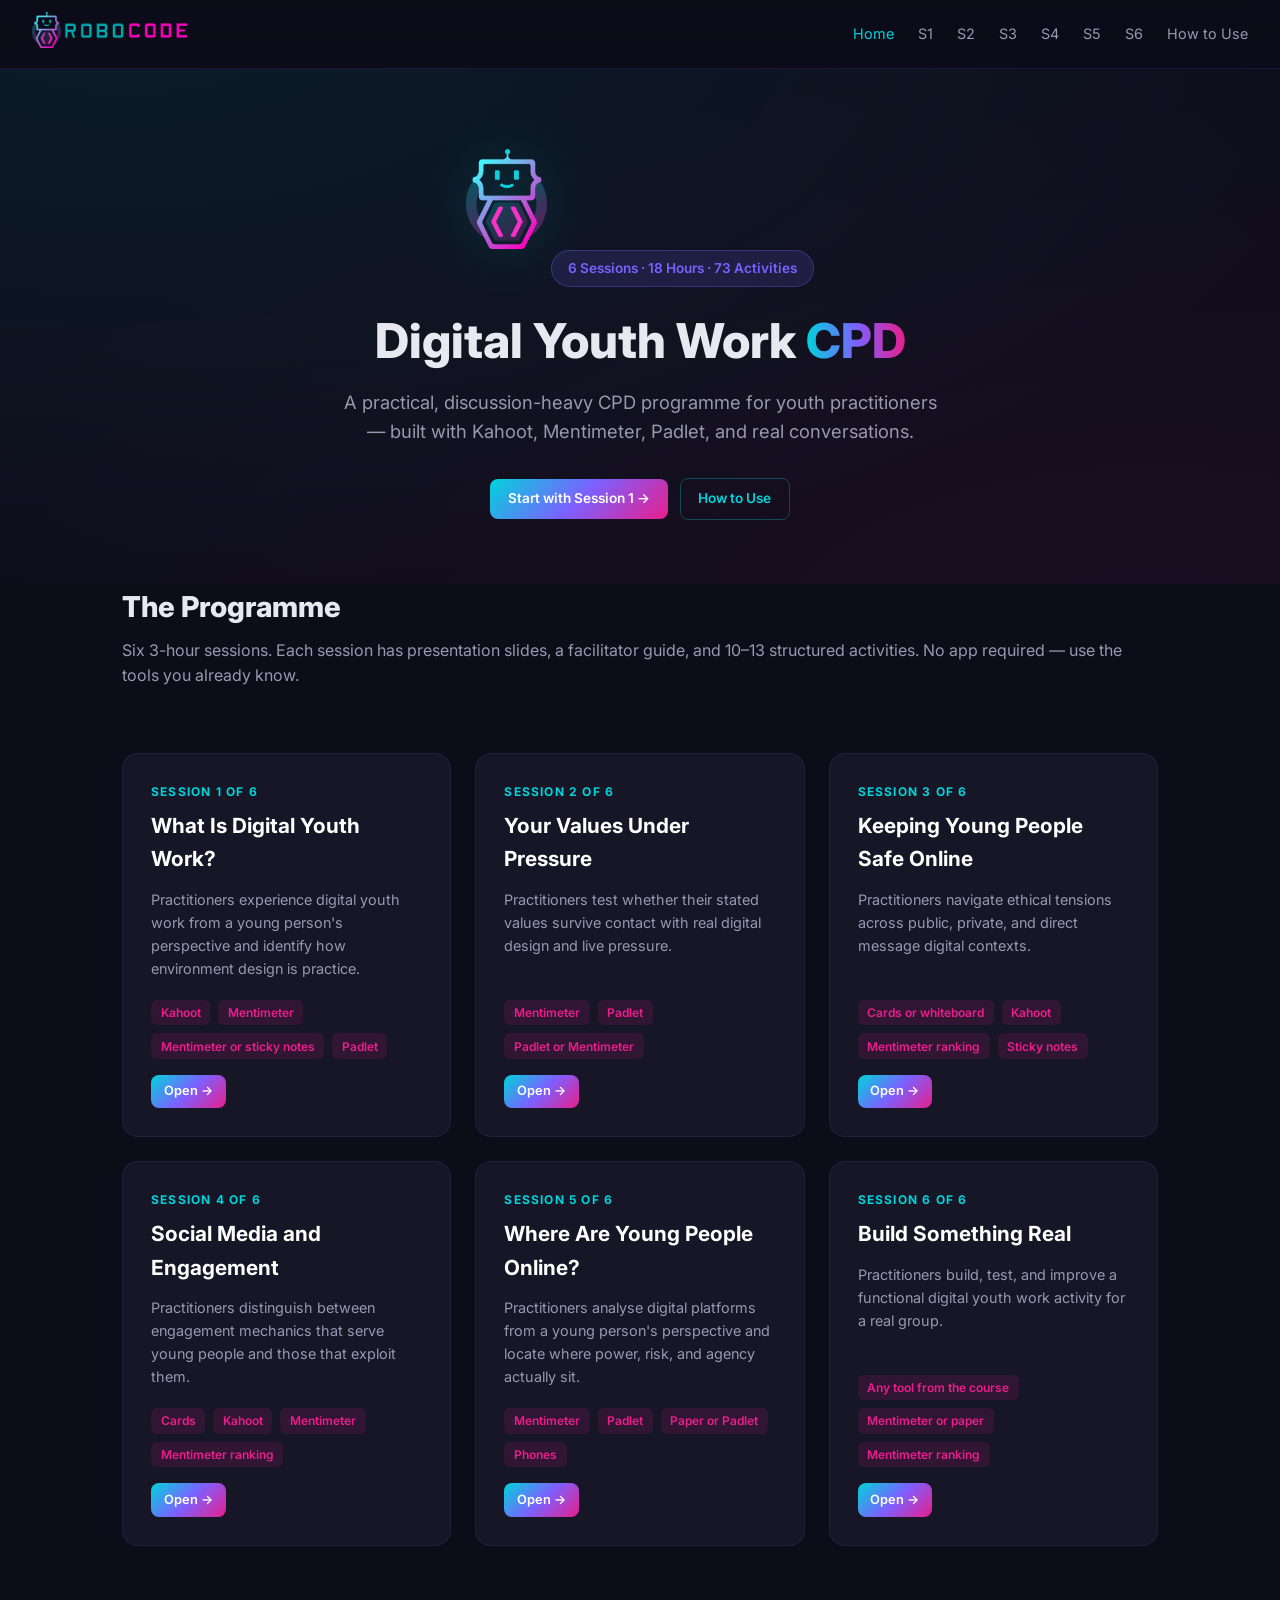
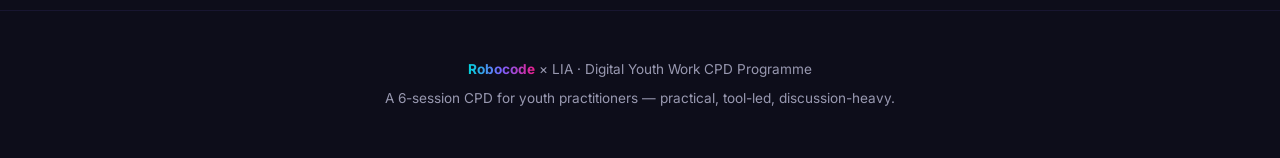
==== index.html @ b51c150d "Initial commit: Robocode CPD site v2 6 session pages with full plans, LIA templates, 73 activities t" ====
<!DOCTYPE html>
<html lang="en">
<head>
<meta charset="UTF-8">
<meta name="viewport" content="width=device-width, initial-scale=1.0">
<title>Robocode × LIA — Digital Youth Work CPD</title>
<link rel="preconnect" href="https://fonts.googleapis.com">
<link rel="preconnect" href="https://fonts.gstatic.com" crossorigin>
<link href="https://fonts.googleapis.com/css2?family=Inter:wght@400;600;700;800&display=swap" rel="stylesheet">
<link rel="stylesheet" href="style.css">
<link rel="icon" href="assets/img/mascot.png">
</head>
<body>
<nav>
  <a href="index.html"><img src="assets/img/logo.png" alt="Robocode" class="logo"></a>
  <div class="nav-links">
      <a href="index.html" class="active">Home</a>
      <a href="session1.html" class="hide-mobile">S1</a>
      <a href="session2.html" class="hide-mobile">S2</a>
      <a href="session3.html" class="hide-mobile">S3</a>
      <a href="session4.html" class="hide-mobile">S4</a>
      <a href="session5.html" class="hide-mobile">S5</a>
      <a href="session6.html" class="hide-mobile">S6</a>
      <a href="how-to-use.html">How to Use</a>
  </div>
</nav>

<section class="hero">
  <img src="assets/img/mascot.png" alt="Robocode mascot" class="mascot">
  <div class="badge">6 Sessions · 18 Hours · 73 Activities</div>
  <h1 style="margin-top: 1rem;">Digital Youth Work <span class="grad">CPD</span></h1>
  <p class="subtitle">A practical, discussion-heavy CPD programme for youth practitioners — built with Kahoot, Mentimeter, Padlet, and real conversations.</p>
  <div style="margin-top: 1rem;">
    <a href="session1.html" class="btn btn-primary">Start with Session 1 →</a>
    <a href="how-to-use.html" class="btn btn-outline" style="margin-left: 0.5rem;">How to Use</a>
  </div>
</section>

<div class="container">
  <h2 class="section-heading">The Programme</h2>
  <p class="section-sub">Six 3-hour sessions. Each session has presentation slides, a facilitator guide, and 10–13 structured activities. No app required — use the tools you already know.</p>

  <div class="sessions-grid">
    <a href="session1.html" class="session-card">
  <div class="card-num">Session 1 of 6</div>
  <h3>What Is Digital Youth Work?</h3>
  <p class="card-desc">Practitioners experience digital youth work from a young person&#x27;s perspective and identify how environment design is practice.</p>
  <div class="card-meta"><span class="tag">Kahoot</span><span class="tag">Mentimeter</span><span class="tag">Mentimeter or sticky notes</span><span class="tag">Padlet</span></div>
  <div class="card-actions">
    <span class="btn btn-primary btn-sm">Open →</span>
  </div>
</a>
<a href="session2.html" class="session-card">
  <div class="card-num">Session 2 of 6</div>
  <h3>Your Values Under Pressure</h3>
  <p class="card-desc">Practitioners test whether their stated values survive contact with real digital design and live pressure.</p>
  <div class="card-meta"><span class="tag">Mentimeter</span><span class="tag">Padlet</span><span class="tag">Padlet or Mentimeter</span></div>
  <div class="card-actions">
    <span class="btn btn-primary btn-sm">Open →</span>
  </div>
</a>
<a href="session3.html" class="session-card">
  <div class="card-num">Session 3 of 6</div>
  <h3>Keeping Young People Safe Online</h3>
  <p class="card-desc">Practitioners navigate ethical tensions across public, private, and direct message digital contexts.</p>
  <div class="card-meta"><span class="tag">Cards or whiteboard</span><span class="tag">Kahoot</span><span class="tag">Mentimeter ranking</span><span class="tag">Sticky notes</span></div>
  <div class="card-actions">
    <span class="btn btn-primary btn-sm">Open →</span>
  </div>
</a>
<a href="session4.html" class="session-card">
  <div class="card-num">Session 4 of 6</div>
  <h3>Social Media and Engagement</h3>
  <p class="card-desc">Practitioners distinguish between engagement mechanics that serve young people and those that exploit them.</p>
  <div class="card-meta"><span class="tag">Cards</span><span class="tag">Kahoot</span><span class="tag">Mentimeter</span><span class="tag">Mentimeter ranking</span></div>
  <div class="card-actions">
    <span class="btn btn-primary btn-sm">Open →</span>
  </div>
</a>
<a href="session5.html" class="session-card">
  <div class="card-num">Session 5 of 6</div>
  <h3>Where Are Young People Online?</h3>
  <p class="card-desc">Practitioners analyse digital platforms from a young person&#x27;s perspective and locate where power, risk, and agency actually sit.</p>
  <div class="card-meta"><span class="tag">Mentimeter</span><span class="tag">Padlet</span><span class="tag">Paper or Padlet</span><span class="tag">Phones</span></div>
  <div class="card-actions">
    <span class="btn btn-primary btn-sm">Open →</span>
  </div>
</a>
<a href="session6.html" class="session-card">
  <div class="card-num">Session 6 of 6</div>
  <h3>Build Something Real</h3>
  <p class="card-desc">Practitioners build, test, and improve a functional digital youth work activity for a real group.</p>
  <div class="card-meta"><span class="tag">Any tool from the course</span><span class="tag">Mentimeter or paper</span><span class="tag">Mentimeter ranking</span></div>
  <div class="card-actions">
    <span class="btn btn-primary btn-sm">Open →</span>
  </div>
</a>
  </div>
</div>

<footer>
  <p><span class="grad">Robocode</span> × LIA · Digital Youth Work CPD Programme</p>
  <p style="margin-top: 0.5rem;">A 6-session CPD for youth practitioners — practical, tool-led, discussion-heavy.</p>
</footer>
</body>
</html>
---- style.css ----
/* ============================
   Robocode CPD Site — v2
   Brand: Cyan #00D4DB → Purple #7B61FF → Magenta #E91E8C
   ============================ */

:root {
  --cyan: #00D4DB;
  --purple: #7B61FF;
  --magenta: #E91E8C;
  --dark: #0D0D1A;
  --dark-card: #161627;
  --dark-surface: #1E1E35;
  --light-text: #E8E8F0;
  --muted: #9898B0;
  --gradient: linear-gradient(135deg, var(--cyan), var(--purple), var(--magenta));
  --gradient-h: linear-gradient(90deg, var(--cyan), var(--purple), var(--magenta));
}

* { margin: 0; padding: 0; box-sizing: border-box; }

body {
  font-family: 'Inter', -apple-system, BlinkMacSystemFont, 'Segoe UI', sans-serif;
  background: var(--dark);
  color: var(--light-text);
  line-height: 1.6;
  min-height: 100vh;
}

a { color: var(--cyan); text-decoration: none; transition: color 0.2s; }
a:hover { color: var(--magenta); }

/* ── Nav ── */
nav {
  position: sticky; top: 0; z-index: 100;
  background: rgba(13, 13, 26, 0.92);
  backdrop-filter: blur(16px);
  border-bottom: 1px solid rgba(123, 97, 255, 0.15);
  padding: 0.75rem 2rem;
  display: flex; align-items: center; justify-content: space-between;
}
nav .logo { height: 36px; }
nav .nav-links { display: flex; gap: 1.5rem; align-items: center; }
nav .nav-links a {
  font-size: 0.9rem; color: var(--muted);
  transition: color 0.2s;
}
nav .nav-links a:hover, nav .nav-links a.active { color: var(--cyan); }

/* ── Hero ── */
.hero {
  text-align: center;
  padding: 5rem 2rem 4rem;
  position: relative;
  overflow: hidden;
}
.hero::before {
  content: '';
  position: absolute; top: -50%; left: -50%; width: 200%; height: 200%;
  background: radial-gradient(ellipse at 30% 20%, rgba(0, 212, 219, 0.08) 0%, transparent 50%),
              radial-gradient(ellipse at 70% 80%, rgba(233, 30, 140, 0.06) 0%, transparent 50%);
  z-index: 0;
}
.hero > * { position: relative; z-index: 1; }
.hero .mascot { height: 100px; margin-bottom: 1.5rem; filter: drop-shadow(0 0 30px rgba(0, 212, 219, 0.3)); }
.hero h1 { font-size: 3rem; font-weight: 800; margin-bottom: 0.5rem; }
.hero h1 .grad {
  background: var(--gradient-h);
  -webkit-background-clip: text; -webkit-text-fill-color: transparent;
  background-clip: text;
}
.hero .subtitle {
  font-size: 1.15rem; color: var(--muted); max-width: 600px; margin: 0 auto 2rem;
}
.hero .badge {
  display: inline-block;
  padding: 0.4rem 1rem; border-radius: 99px;
  background: rgba(123, 97, 255, 0.15);
  border: 1px solid rgba(123, 97, 255, 0.3);
  color: var(--purple); font-size: 0.85rem; font-weight: 600;
}

/* ── Container ── */
.container { max-width: 1100px; margin: 0 auto; padding: 0 2rem; }

/* ── Session Cards Grid ── */
.sessions-grid {
  display: grid; grid-template-columns: repeat(auto-fill, minmax(320px, 1fr));
  gap: 1.5rem; padding: 2rem 0 4rem;
}
.session-card {
  background: var(--dark-card);
  border: 1px solid rgba(123, 97, 255, 0.12);
  border-radius: 16px;
  padding: 1.75rem;
  transition: transform 0.2s, border-color 0.3s, box-shadow 0.3s;
  display: flex; flex-direction: column;
}
.session-card:hover {
  transform: translateY(-4px);
  border-color: rgba(0, 212, 219, 0.4);
  box-shadow: 0 12px 40px rgba(0, 212, 219, 0.08);
}
.session-card .card-num {
  font-size: 0.75rem; font-weight: 700; text-transform: uppercase;
  letter-spacing: 0.1em; color: var(--cyan); margin-bottom: 0.5rem;
}
.session-card h3 { font-size: 1.3rem; font-weight: 700; margin-bottom: 0.75rem; color: #fff; }
.session-card .card-desc { color: var(--muted); font-size: 0.9rem; flex: 1; margin-bottom: 1.25rem; }
.session-card .card-meta {
  display: flex; gap: 0.5rem; flex-wrap: wrap; margin-bottom: 1rem;
}
.session-card .card-meta .tag {
  padding: 0.2rem 0.6rem; border-radius: 6px; font-size: 0.75rem; font-weight: 600;
  background: rgba(233, 30, 140, 0.12); color: var(--magenta);
}
.session-card .card-actions { display: flex; gap: 0.75rem; margin-top: auto; }
.btn {
  display: inline-flex; align-items: center; gap: 0.4rem;
  padding: 0.55rem 1.1rem; border-radius: 8px; font-size: 0.85rem; font-weight: 600;
  transition: all 0.2s; cursor: pointer; border: none;
}
.btn-primary {
  background: var(--gradient); color: #fff;
}
.btn-primary:hover { opacity: 0.9; color: #fff; transform: translateY(-1px); }
.btn-outline {
  background: transparent; color: var(--cyan);
  border: 1px solid rgba(0, 212, 219, 0.3);
}
.btn-outline:hover { background: rgba(0, 212, 219, 0.1); color: var(--cyan); }
.btn-sm { padding: 0.4rem 0.8rem; font-size: 0.8rem; }

/* ── Section Headings ── */
.section-heading {
  font-size: 1.8rem; font-weight: 800; margin-bottom: 0.5rem;
}
.section-sub { color: var(--muted); font-size: 1rem; margin-bottom: 2rem; }

/* ── Session Page ── */
.session-hero {
  padding: 4rem 2rem 3rem;
  position: relative; overflow: hidden;
}
.session-hero::before {
  content: '';
  position: absolute; top: 0; left: 0; width: 100%; height: 100%;
  background: radial-gradient(ellipse at 20% 50%, rgba(0, 212, 219, 0.06) 0%, transparent 60%),
              radial-gradient(ellipse at 80% 50%, rgba(233, 30, 140, 0.04) 0%, transparent 60%);
  z-index: 0;
}
.session-hero > * { position: relative; z-index: 1; }
.session-hero .back-link {
  display: inline-flex; align-items: center; gap: 0.3rem;
  color: var(--muted); font-size: 0.9rem; margin-bottom: 1.5rem;
}
.session-hero .back-link:hover { color: var(--cyan); }
.session-hero .session-num {
  font-size: 0.85rem; font-weight: 700; text-transform: uppercase;
  letter-spacing: 0.1em; color: var(--cyan); margin-bottom: 0.5rem;
}
.session-hero h1 { font-size: 2.5rem; font-weight: 800; margin-bottom: 1rem; }
.session-hero .aim {
  font-size: 1.05rem; color: var(--muted); max-width: 700px; margin-bottom: 1.5rem;
}
.download-bar {
  display: flex; gap: 0.75rem; flex-wrap: wrap; margin-top: 1rem;
}

/* ── LIA Box ── */
.lia-box {
  background: var(--dark-surface);
  border: 1px solid rgba(123, 97, 255, 0.15);
  border-radius: 16px; padding: 2rem; margin-bottom: 2.5rem;
}
.lia-box h2 {
  font-size: 1.2rem; font-weight: 700; margin-bottom: 1.25rem;
  color: var(--purple);
}
.lia-box h3 {
  font-size: 0.9rem; font-weight: 700; text-transform: uppercase;
  letter-spacing: 0.08em; color: var(--cyan); margin-top: 1.25rem; margin-bottom: 0.5rem;
}
.lia-box ul { list-style: none; padding: 0; }
.lia-box li {
  padding: 0.4rem 0; padding-left: 1.2rem; position: relative;
  color: var(--light-text); font-size: 0.92rem;
}
.lia-box li::before {
  content: ''; position: absolute; left: 0; top: 0.75rem;
  width: 6px; height: 6px; border-radius: 50%;
  background: var(--magenta);
}

/* ── Phase Block ── */
.phase-block {
  margin-bottom: 2.5rem;
  border-left: 3px solid transparent;
  padding-left: 1.5rem;
}
.phase-block.discover { border-color: var(--cyan); }
.phase-block.activity { border-color: var(--magenta); }
.phase-block.key-ideas { border-color: var(--purple); }
.phase-block.discussion { border-color: #FFB800; }
.phase-block.closing { border-color: #00E676; }

.phase-header {
  display: flex; align-items: center; gap: 0.75rem; margin-bottom: 1rem;
}
.phase-badge {
  padding: 0.3rem 0.75rem; border-radius: 6px;
  font-size: 0.75rem; font-weight: 700; text-transform: uppercase;
  letter-spacing: 0.06em;
}
.phase-badge.discover { background: rgba(0, 212, 219, 0.15); color: var(--cyan); }
.phase-badge.activity { background: rgba(233, 30, 140, 0.15); color: var(--magenta); }
.phase-badge.key-ideas { background: rgba(123, 97, 255, 0.15); color: var(--purple); }
.phase-badge.discussion { background: rgba(255, 184, 0, 0.15); color: #FFB800; }
.phase-badge.closing { background: rgba(0, 230, 118, 0.15); color: #00E676; }
.phase-time { font-size: 0.85rem; color: var(--muted); }

/* ── Question Block ── */
.question-block {
  background: var(--dark-card);
  border-radius: 12px; padding: 1.5rem; margin-bottom: 1.5rem;
  border: 1px solid rgba(123, 97, 255, 0.1);
}
.question-block .question {
  font-size: 1.2rem; font-weight: 700; color: #fff; margin-bottom: 0.5rem;
  font-style: italic;
}
.question-block .explanation { color: var(--muted); font-size: 0.92rem; }

/* ── Key Ideas ── */
.key-ideas-box {
  background: var(--dark-surface);
  border-radius: 12px; padding: 1.5rem; margin-bottom: 1.5rem;
  border: 1px solid rgba(123, 97, 255, 0.12);
}
.key-ideas-box h3 { font-size: 1.1rem; font-weight: 700; color: var(--purple); margin-bottom: 0.75rem; }
.key-ideas-box ul { list-style: none; padding: 0; }
.key-ideas-box li {
  padding: 0.5rem 0; padding-left: 1.5rem; position: relative;
  font-size: 0.92rem;
}
.key-ideas-box li::before {
  content: '💡'; position: absolute; left: 0; top: 0.4rem; font-size: 0.8rem;
}

/* ── Activity Card ── */
.activity-card {
  background: var(--dark-card);
  border: 1px solid rgba(123, 97, 255, 0.08);
  border-radius: 12px; padding: 1.25rem; margin-bottom: 1rem;
  transition: border-color 0.2s;
}
.activity-card:hover { border-color: rgba(0, 212, 219, 0.25); }
.activity-card .act-header {
  display: flex; align-items: center; gap: 0.75rem; margin-bottom: 0.5rem; flex-wrap: wrap;
}
.activity-card .act-name { font-size: 1.05rem; font-weight: 700; color: #fff; }
.activity-card .act-time {
  font-size: 0.78rem; padding: 0.15rem 0.5rem; border-radius: 4px;
  background: rgba(0, 212, 219, 0.1); color: var(--cyan);
}
.activity-card .act-tool {
  font-size: 0.78rem; padding: 0.15rem 0.5rem; border-radius: 4px;
  background: rgba(233, 30, 140, 0.1); color: var(--magenta);
}
.activity-card .act-desc { color: var(--muted); font-size: 0.9rem; margin-bottom: 0.5rem; }
.activity-card .act-steps { list-style: none; padding: 0; }
.activity-card .act-steps li {
  padding: 0.3rem 0 0.3rem 1.5rem; position: relative;
  font-size: 0.88rem; color: var(--light-text);
}
.activity-card .act-steps li::before {
  content: '→'; position: absolute; left: 0.3rem; color: var(--cyan);
}
.activity-card .act-examples {
  margin-top: 0.5rem; padding: 0.75rem;
  background: rgba(13, 13, 26, 0.5); border-radius: 8px;
}
.activity-card .act-examples p { font-size: 0.8rem; font-weight: 600; color: var(--purple); margin-bottom: 0.3rem; }
.activity-card .act-examples li {
  padding: 0.2rem 0 0.2rem 1rem; position: relative;
  font-size: 0.82rem; color: var(--muted); list-style: none;
}
.activity-card .act-examples li::before {
  content: '•'; position: absolute; left: 0; color: var(--purple);
}

/* ── Takeaway ── */
.takeaway-box {
  background: linear-gradient(135deg, rgba(0, 212, 219, 0.08), rgba(233, 30, 140, 0.08));
  border: 1px solid rgba(0, 212, 219, 0.2);
  border-radius: 12px; padding: 1.5rem; margin-top: 1rem;
}
.takeaway-box .label {
  font-size: 0.8rem; font-weight: 700; text-transform: uppercase;
  letter-spacing: 0.08em; color: var(--cyan); margin-bottom: 0.4rem;
}
.takeaway-box .text { font-size: 1.05rem; font-weight: 600; color: #fff; }

/* ── Footer ── */
footer {
  text-align: center; padding: 3rem 2rem;
  border-top: 1px solid rgba(123, 97, 255, 0.1);
  color: var(--muted); font-size: 0.85rem;
}
footer .grad {
  background: var(--gradient-h);
  -webkit-background-clip: text; -webkit-text-fill-color: transparent;
  background-clip: text; font-weight: 700;
}

/* ── Responsive ── */
@media (max-width: 768px) {
  nav { padding: 0.5rem 1rem; }
  nav .nav-links { gap: 0.75rem; }
  nav .nav-links a { font-size: 0.8rem; }
  .hero { padding: 3rem 1rem 2.5rem; }
  .hero h1 { font-size: 2rem; }
  .sessions-grid { grid-template-columns: 1fr; }
  .session-hero h1 { font-size: 1.8rem; }
  .container { padding: 0 1rem; }
  .download-bar { flex-direction: column; }
}
@media (max-width: 480px) {
  nav .nav-links a.hide-mobile { display: none; }
}
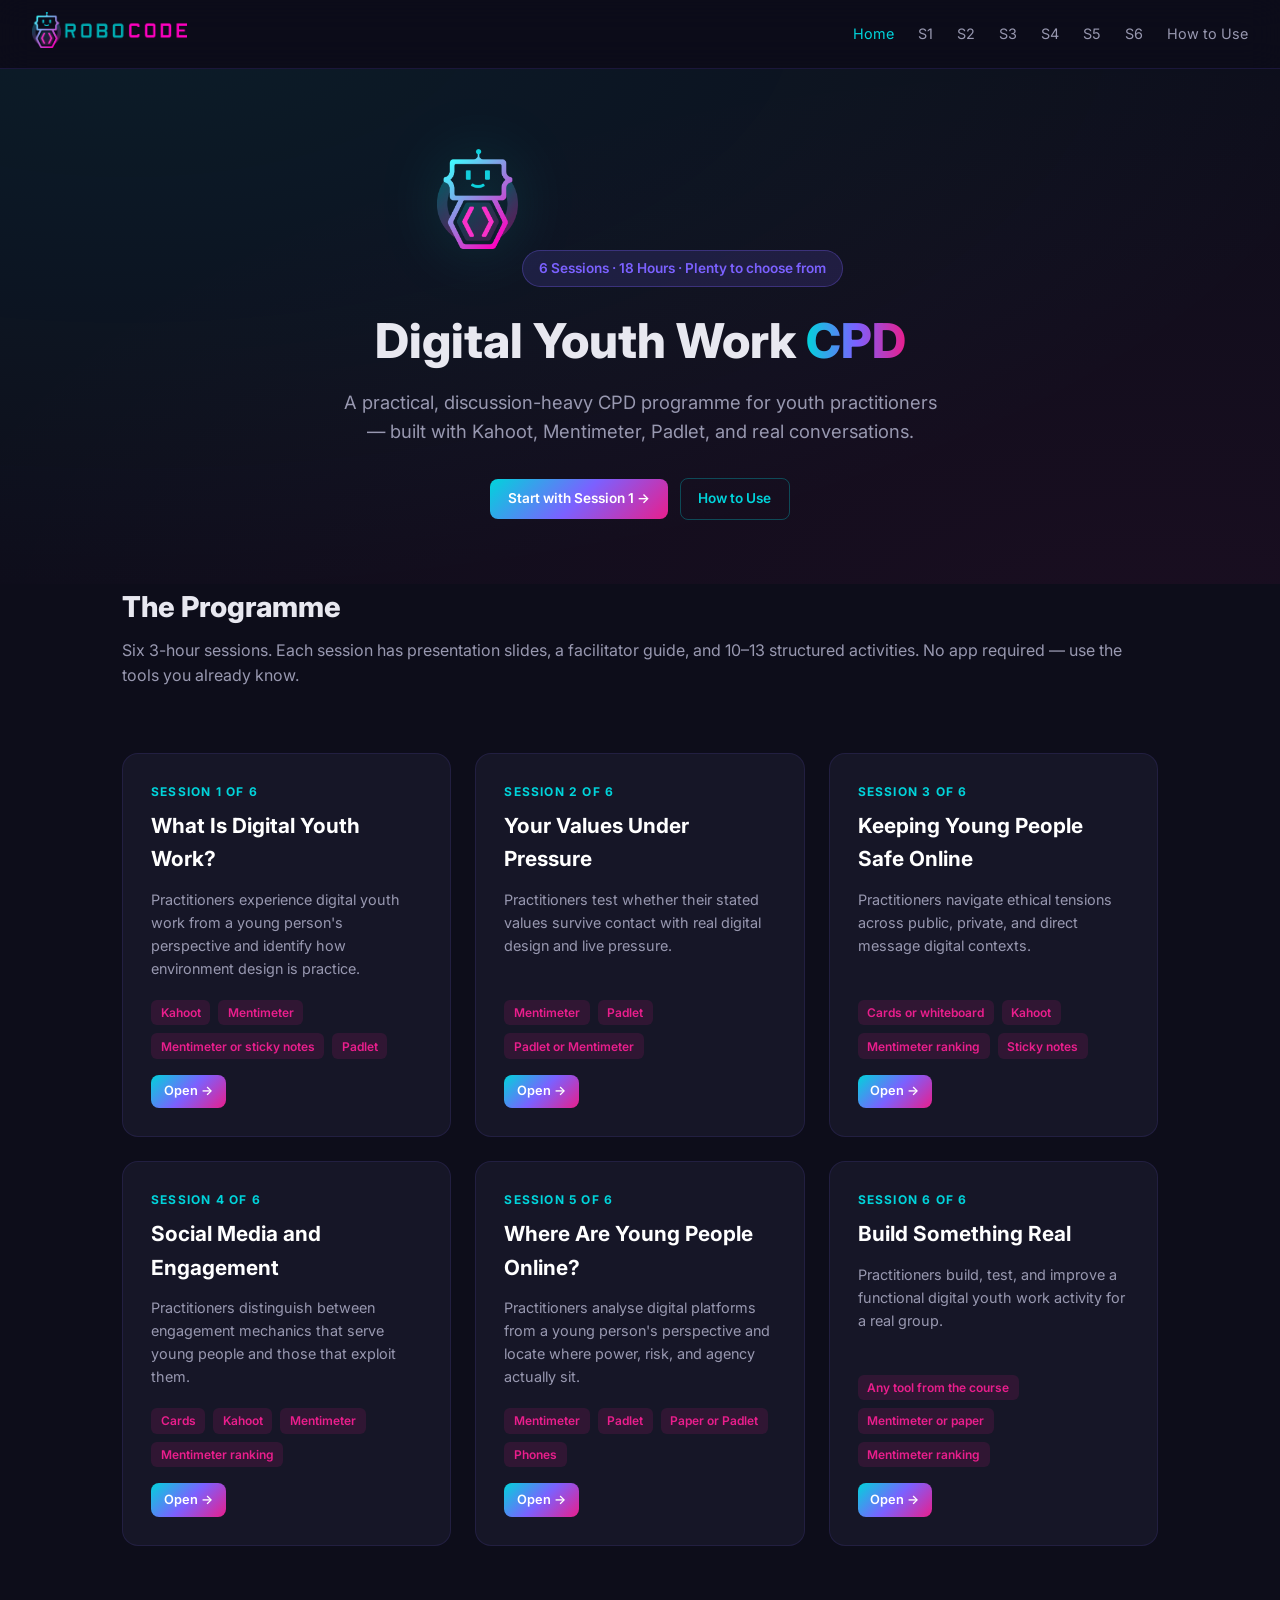
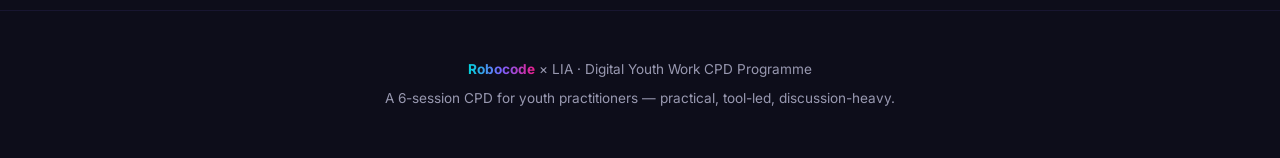
==== commit 85dcade9: "Session 1 rework: 27 activities, no per-activity timings, branded PPTX - DISCOVER: 5 activities (was" ====
--- a/index.html
+++ b/index.html
@@ -27,7 +27,7 @@
 
 <section class="hero">
   <img src="assets/img/mascot.png" alt="Robocode mascot" class="mascot">
-  <div class="badge">6 Sessions · 18 Hours · 73 Activities</div>
+  <div class="badge">6 Sessions · 18 Hours · Plenty to choose from</div>
   <h1 style="margin-top: 1rem;">Digital Youth Work <span class="grad">CPD</span></h1>
   <p class="subtitle">A practical, discussion-heavy CPD programme for youth practitioners — built with Kahoot, Mentimeter, Padlet, and real conversations.</p>
   <div style="margin-top: 1rem;">
--- a/style.css
+++ b/style.css
@@ -217,6 +217,16 @@
 .phase-badge.discussion { background: rgba(255, 184, 0, 0.15); color: #FFB800; }
 .phase-badge.closing { background: rgba(0, 230, 118, 0.15); color: #00E676; }
 .phase-time { font-size: 0.85rem; color: var(--muted); }
+.phase-count {
+  font-size: 0.78rem; color: var(--cyan);
+  padding: 0.2rem 0.6rem; border-radius: 6px;
+  background: rgba(0, 212, 219, 0.1);
+  margin-left: auto; font-weight: 600;
+}
+@media (max-width: 600px) {
+  .phase-count { margin-left: 0; margin-top: 0.3rem; flex-basis: 100%; }
+  .phase-header { flex-wrap: wrap; }
+}
 
 /* ── Question Block ── */
 .question-block {
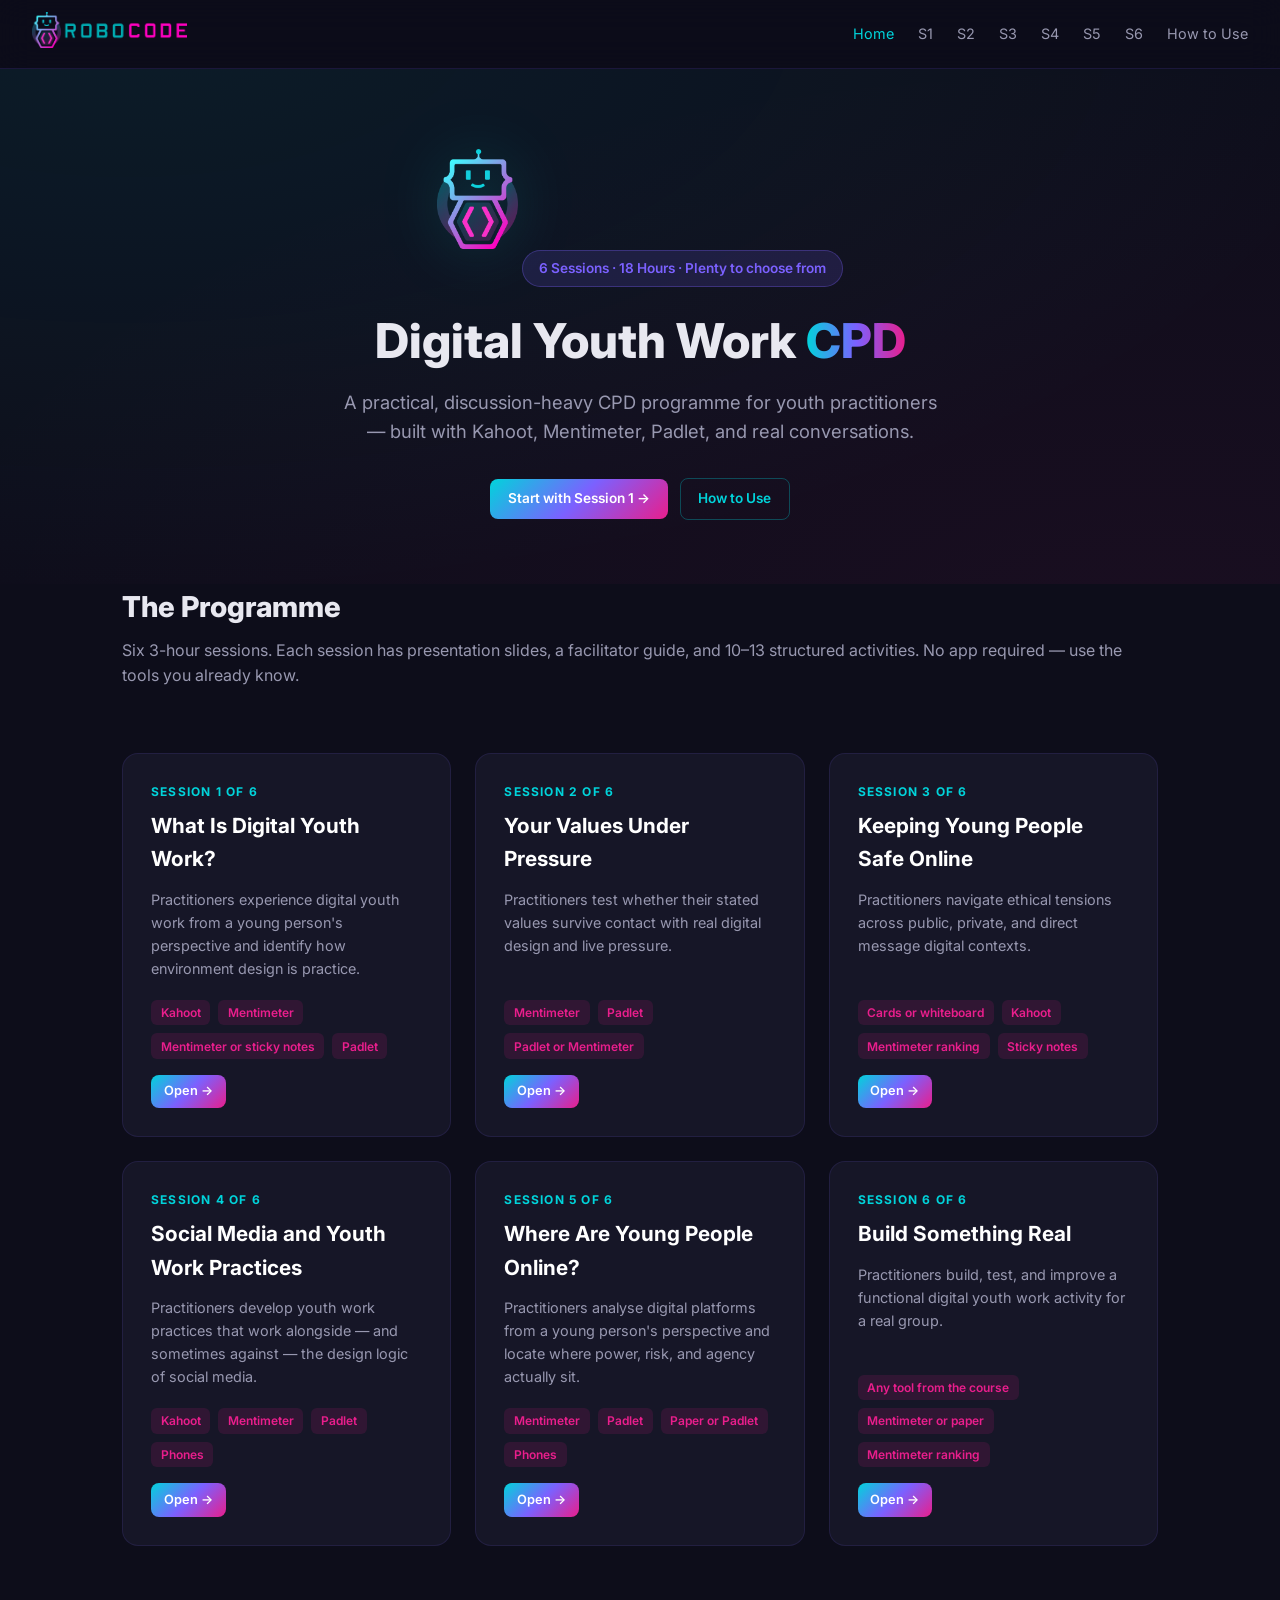
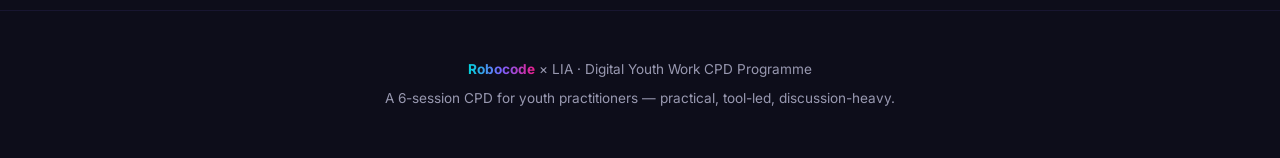
==== commit e5855aa5: "Session 4 rework: renamed 'Social Media and Youth Work Practices' - New title reframes session from " ====
--- a/index.html
+++ b/index.html
@@ -70,9 +70,9 @@
 </a>
 <a href="session4.html" class="session-card">
   <div class="card-num">Session 4 of 6</div>
-  <h3>Social Media and Engagement</h3>
-  <p class="card-desc">Practitioners distinguish between engagement mechanics that serve young people and those that exploit them.</p>
-  <div class="card-meta"><span class="tag">Cards</span><span class="tag">Kahoot</span><span class="tag">Mentimeter</span><span class="tag">Mentimeter ranking</span></div>
+  <h3>Social Media and Youth Work Practices</h3>
+  <p class="card-desc">Practitioners develop youth work practices that work alongside — and sometimes against — the design logic of social media.</p>
+  <div class="card-meta"><span class="tag">Kahoot</span><span class="tag">Mentimeter</span><span class="tag">Padlet</span><span class="tag">Phones</span></div>
   <div class="card-actions">
     <span class="btn btn-primary btn-sm">Open →</span>
   </div>
--- a/style.css
+++ b/style.css
@@ -298,6 +298,30 @@
   content: '•'; position: absolute; left: 0; color: var(--purple);
 }
 
+/* Facilitator notes (collapsed by default) */
+.act-facil {
+  margin-top: 0.5rem;
+  padding: 0.5rem 0.75rem;
+  background: rgba(123, 97, 255, 0.08);
+  border: 1px dashed rgba(123, 97, 255, 0.3);
+  border-radius: 8px;
+}
+.act-facil summary {
+  cursor: pointer; font-size: 0.8rem; font-weight: 600;
+  color: var(--purple); outline: none;
+  list-style: none;
+}
+.act-facil summary::before { content: '▸ '; }
+.act-facil[open] summary::before { content: '▾ '; }
+.act-facil ul { margin-top: 0.5rem; padding: 0; list-style: none; }
+.act-facil li {
+  padding: 0.2rem 0 0.2rem 1rem; position: relative;
+  font-size: 0.82rem; color: var(--muted);
+}
+.act-facil li::before {
+  content: '→'; position: absolute; left: 0; color: var(--purple);
+}
+
 /* ── Takeaway ── */
 .takeaway-box {
   background: linear-gradient(135deg, rgba(0, 212, 219, 0.08), rgba(233, 30, 140, 0.08));
